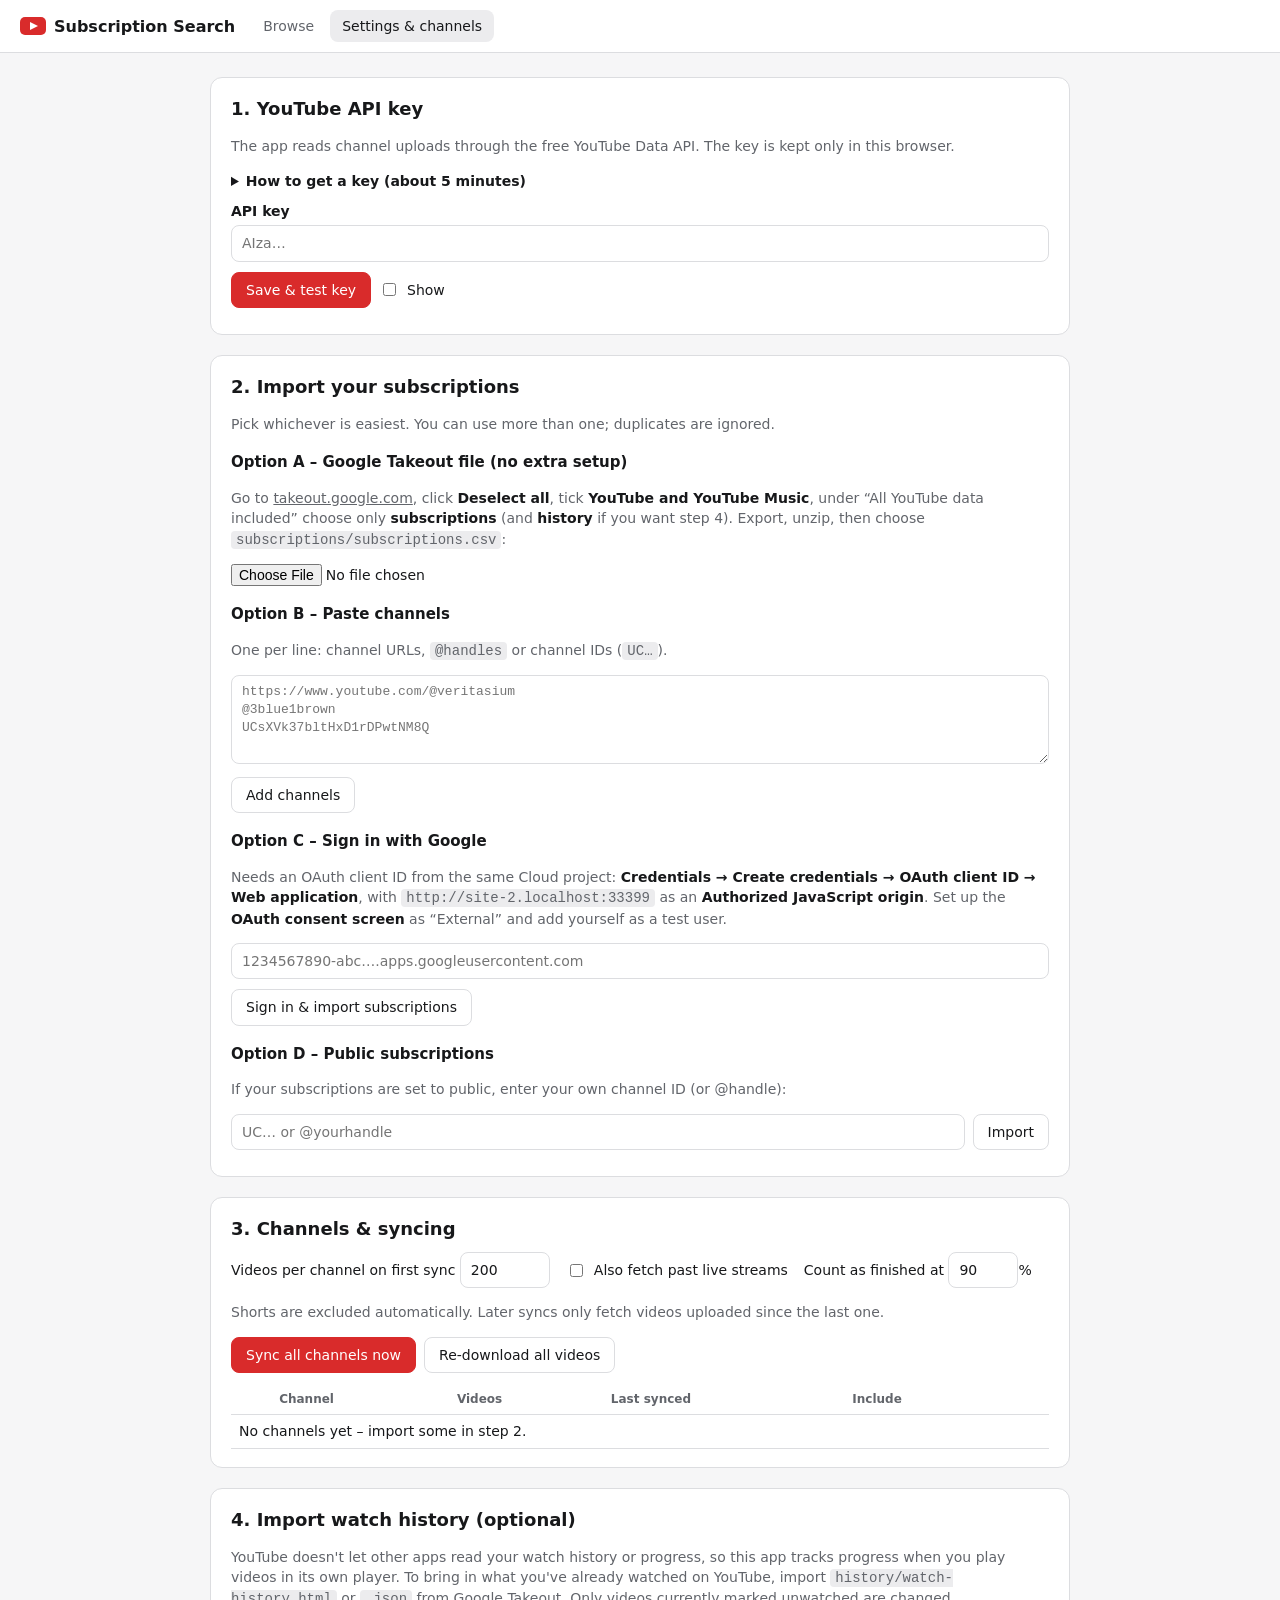
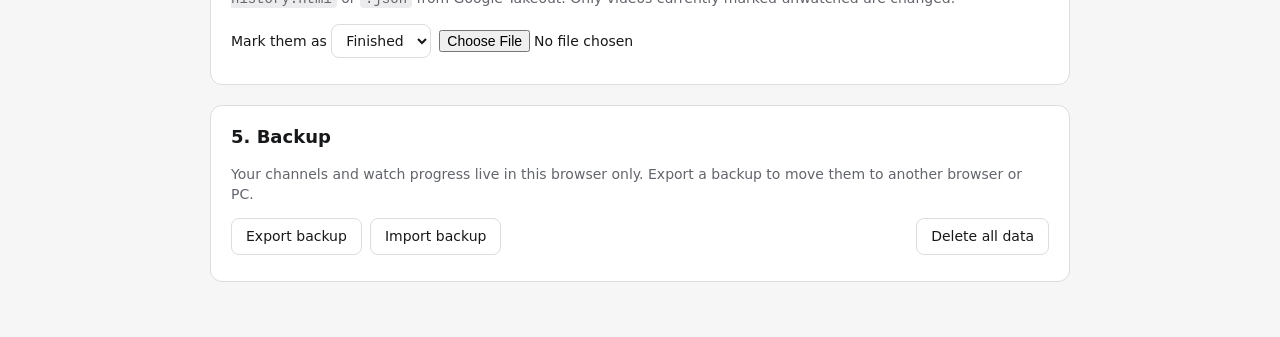
==== settings.html @ da1ea92d "Add Subscription Search: browse, filter and track YouTube subscriptions Static web app (no build ste" ====
<!doctype html>
<html lang="en">
<head>
  <meta charset="utf-8">
  <meta name="viewport" content="width=device-width, initial-scale=1">
  <title>Settings – Subscription Search</title>
  <link rel="stylesheet" href="css/style.css">
</head>
<body>
  <header class="topbar">
    <a class="brand" href="index.html"><span class="logo"></span>Subscription Search</a>
    <nav>
      <a href="index.html">Browse</a>
      <a href="settings.html" class="active">Settings &amp; channels</a>
    </nav>
  </header>

  <main class="page">
    <section class="panel">
      <h2>1. YouTube API key</h2>
      <p>The app reads channel uploads through the free YouTube Data API. The key is kept only in this browser.</p>
      <details>
        <summary>How to get a key (about 5 minutes)</summary>
        <ol>
          <li>Open <a href="https://console.cloud.google.com/projectcreate" target="_blank" rel="noopener">Google Cloud Console</a> and create a project (any name).</li>
          <li>Enable the <a href="https://console.cloud.google.com/apis/library/youtube.googleapis.com" target="_blank" rel="noopener">YouTube Data API v3</a> for that project.</li>
          <li>Go to <a href="https://console.cloud.google.com/apis/credentials" target="_blank" rel="noopener">Credentials</a> → <strong>Create credentials</strong> → <strong>API key</strong>.</li>
          <li>Recommended: edit the key → <strong>API restrictions</strong> → restrict it to <strong>YouTube Data API v3</strong>.</li>
          <li>Paste it below. The free quota (10,000 units a day) is plenty: a sync costs about 2–3 units per channel.</li>
        </ol>
      </details>
      <div class="field">
        <label for="apiKey"><strong>API key</strong></label>
        <input type="password" id="apiKey" placeholder="AIza…" autocomplete="off">
      </div>
      <div class="row">
        <button class="btn primary" id="saveKey">Save &amp; test key</button>
        <label class="check"><input type="checkbox" id="showKey"> Show</label>
      </div>
      <div class="msg" id="keyMsg"></div>
    </section>

    <section class="panel">
      <h2>2. Import your subscriptions</h2>
      <p>Pick whichever is easiest. You can use more than one; duplicates are ignored.</p>

      <h3>Option A – Google Takeout file (no extra setup)</h3>
      <p>Go to <a href="https://takeout.google.com/" target="_blank" rel="noopener">takeout.google.com</a>, click <strong>Deselect all</strong>, tick <strong>YouTube and YouTube Music</strong>, under “All YouTube data included” choose only <strong>subscriptions</strong> (and <strong>history</strong> if you want step 4). Export, unzip, then choose <code>subscriptions/subscriptions.csv</code>:</p>
      <input type="file" id="csvFile" accept=".csv,text/csv">

      <h3>Option B – Paste channels</h3>
      <p>One per line: channel URLs, <code>@handles</code> or channel IDs (<code>UC…</code>).</p>
      <textarea id="paste" rows="4" placeholder="https://www.youtube.com/@veritasium&#10;@3blue1brown&#10;UCsXVk37bltHxD1rDPwtNM8Q"></textarea>
      <div class="row" style="margin-top:8px"><button class="btn" id="pasteBtn">Add channels</button></div>

      <h3>Option C – Sign in with Google</h3>
      <p>Needs an OAuth client ID from the same Cloud project: <strong>Credentials → Create credentials → OAuth client ID → Web application</strong>, with <code id="originHint"></code> as an <strong>Authorized JavaScript origin</strong>. Set up the <strong>OAuth consent screen</strong> as “External” and add yourself as a test user.</p>
      <div class="field">
        <input type="text" id="clientId" placeholder="1234567890-abc….apps.googleusercontent.com">
      </div>
      <button class="btn" id="oauthBtn">Sign in &amp; import subscriptions</button>

      <h3>Option D – Public subscriptions</h3>
      <p>If your subscriptions are set to public, enter your own channel ID (or @handle):</p>
      <div class="row">
        <input type="text" id="myChannel" placeholder="UC… or @yourhandle" style="flex:1">
        <button class="btn" id="publicBtn">Import</button>
      </div>

      <div class="msg" id="importMsg"></div>
    </section>

    <section class="panel">
      <h2>3. Channels &amp; syncing</h2>
      <div class="row" style="flex-wrap:wrap; gap:16px; margin:10px 0">
        <label>Videos per channel on first sync <input type="number" id="maxPerChannel" min="10" max="5000" step="10" style="width:90px"></label>
        <label class="check"><input type="checkbox" id="includeLive"> Also fetch past live streams</label>
        <label>Count as finished at <input type="number" id="finishThreshold" min="50" max="100" style="width:70px">%</label>
      </div>
      <p>Shorts are excluded automatically. Later syncs only fetch videos uploaded since the last one.</p>
      <div class="row" style="margin:12px 0">
        <button class="btn primary" id="syncAllBtn">Sync all channels now</button>
        <button class="btn" id="refetchBtn" title="Delete stored videos (keeps watch progress) and download again">Re-download all videos</button>
      </div>
      <div class="msg" id="syncMsg"></div>
      <table>
        <thead><tr><th></th><th>Channel</th><th>Videos</th><th>Last synced</th><th>Include</th><th></th></tr></thead>
        <tbody id="channelRows"></tbody>
      </table>
    </section>

    <section class="panel">
      <h2>4. Import watch history (optional)</h2>
      <p>YouTube doesn't let other apps read your watch history or progress, so this app tracks progress when you play videos in its own player. To bring in what you've already watched on YouTube, import <code>history/watch-history.html</code> or <code>.json</code> from Google Takeout. Only videos currently marked unwatched are changed.</p>
      <div class="row">
        <label>Mark them as
          <select id="historyStatus">
            <option value="finished">Finished</option>
            <option value="started">Started</option>
          </select>
        </label>
        <input type="file" id="historyFile" accept=".json,.html,application/json,text/html">
      </div>
      <div class="msg" id="historyMsg"></div>
    </section>

    <section class="panel">
      <h2>5. Backup</h2>
      <p>Your channels and watch progress live in this browser only. Export a backup to move them to another browser or PC.</p>
      <div class="row" style="flex-wrap:wrap">
        <button class="btn" id="exportBtn">Export backup</button>
        <label class="btn">Import backup <input type="file" id="importFile" accept=".json" hidden></label>
        <span style="flex:1"></span>
        <button class="btn" id="wipeBtn">Delete all data</button>
      </div>
      <div class="msg" id="backupMsg"></div>
    </section>
  </main>

  <script type="module" src="js/settings.js"></script>
</body>
</html>
---- css/style.css ----
:root {
  --bg: #f6f6f7;
  --panel: #ffffff;
  --text: #17181a;
  --muted: #62656b;
  --border: #dcdde0;
  --accent: #d92b2b;
  --accent-text: #ffffff;
  --started: #e3a008;
  --finished: #1f9d55;
  --chip: #ececee;
  --shadow: 0 1px 2px rgba(0, 0, 0, 0.06);
  color-scheme: light;
}
@media (prefers-color-scheme: dark) {
  :root {
    --bg: #0f0f10;
    --panel: #1b1b1d;
    --text: #ececee;
    --muted: #9a9ca2;
    --border: #2f3034;
    --accent: #ff4e45;
    --chip: #2a2b2e;
    --shadow: none;
    color-scheme: dark;
  }
}

* { box-sizing: border-box; }
body {
  margin: 0;
  background: var(--bg);
  color: var(--text);
  font: 14px/1.45 system-ui, -apple-system, "Segoe UI", Roboto, sans-serif;
}
a { color: inherit; }
button, input, select {
  font: inherit;
  color: inherit;
}

/* Header */
.topbar {
  position: sticky; top: 0; z-index: 10;
  display: flex; align-items: center; gap: 16px;
  padding: 10px 20px;
  background: var(--panel);
  border-bottom: 1px solid var(--border);
}
.brand { font-weight: 700; font-size: 16px; text-decoration: none; display: flex; align-items: center; gap: 8px; }
.brand .logo { width: 26px; height: 18px; border-radius: 5px; background: var(--accent); position: relative; }
.brand .logo::after {
  content: ""; position: absolute; left: 10px; top: 4.5px;
  border-left: 8px solid #fff; border-top: 4.5px solid transparent; border-bottom: 4.5px solid transparent;
}
.topbar nav { display: flex; gap: 4px; }
.topbar nav a { text-decoration: none; padding: 6px 12px; border-radius: 8px; color: var(--muted); }
.topbar nav a.active, .topbar nav a:hover { background: var(--chip); color: var(--text); }
.topbar .spacer { flex: 1; }
.sync-status { color: var(--muted); font-size: 13px; }

/* Buttons & inputs */
.btn {
  border: 1px solid var(--border); background: var(--panel);
  padding: 7px 14px; border-radius: 8px; cursor: pointer; text-decoration: none; display: inline-block;
}
.btn:hover { background: var(--chip); }
.btn.primary { background: var(--accent); color: var(--accent-text); border-color: var(--accent); }
.btn.primary:hover { filter: brightness(1.08); }
.btn:disabled { opacity: 0.55; cursor: default; }
.btn.small { padding: 3px 9px; font-size: 12px; }
input[type=text], input[type=search], input[type=number], input[type=password], select, textarea {
  background: var(--panel); border: 1px solid var(--border); border-radius: 8px; padding: 7px 10px;
}
textarea { width: 100%; font: 13px/1.4 ui-monospace, Consolas, monospace; color: var(--text); }

/* Browse layout */
.layout { display: grid; grid-template-columns: 260px 1fr; gap: 20px; padding: 20px; max-width: 1800px; margin: 0 auto; }
.filters {
  position: sticky; top: 72px; align-self: start;
  background: var(--panel); border: 1px solid var(--border); border-radius: 12px; padding: 16px;
  display: flex; flex-direction: column; gap: 16px;
  max-height: calc(100vh - 92px); overflow: auto;
}
.filters h3 { margin: 0 0 6px; font-size: 12px; text-transform: uppercase; letter-spacing: 0.05em; color: var(--muted); }
.filters input[type=search], .filters select { width: 100%; }
.row { display: flex; gap: 8px; align-items: center; }
.row input[type=number] { width: 100%; }
.chips { display: flex; flex-wrap: wrap; gap: 6px; }
.chip { display: inline-flex; align-items: center; gap: 6px; padding: 4px 10px; border-radius: 999px; background: var(--chip); cursor: pointer; user-select: none; border: 1px solid transparent; }
.chip input { display: none; }
.chip:has(input:checked) { background: var(--text); color: var(--bg); }
.check { display: flex; gap: 8px; align-items: center; cursor: pointer; }
.dot { width: 8px; height: 8px; border-radius: 50%; display: inline-block; }
.dot.unwatched { background: var(--muted); }
.dot.started { background: var(--started); }
.dot.finished { background: var(--finished); }

.results-head { display: flex; align-items: center; gap: 12px; margin-bottom: 14px; flex-wrap: wrap; }
.results-head .count { color: var(--muted); }
.grid { display: grid; grid-template-columns: repeat(auto-fill, minmax(260px, 1fr)); gap: 18px; }

/* Video card */
.card { background: var(--panel); border: 1px solid var(--border); border-radius: 12px; overflow: hidden; box-shadow: var(--shadow); display: flex; flex-direction: column; }
.thumb { position: relative; display: block; aspect-ratio: 16 / 9; background: var(--chip); }
.thumb img { width: 100%; height: 100%; object-fit: cover; display: block; }
.card.finished .thumb img { opacity: 0.55; }
.badge { position: absolute; right: 6px; bottom: 8px; background: rgba(0, 0, 0, 0.82); color: #fff; font-size: 12px; font-weight: 600; padding: 1px 5px; border-radius: 4px; }
.badge.left { left: 6px; right: auto; }
.badge.finished { background: var(--finished); }
.badge.started { background: var(--started); color: #111; }
.bar { position: absolute; left: 0; right: 0; bottom: 0; height: 4px; background: rgba(255, 255, 255, 0.35); }
.bar > div { height: 100%; background: var(--accent); }
.card .body { padding: 10px 12px 12px; display: flex; flex-direction: column; gap: 4px; flex: 1; }
.card .title { font-weight: 600; text-decoration: none; display: -webkit-box; -webkit-line-clamp: 2; -webkit-box-orient: vertical; overflow: hidden; }
.card .title:hover { text-decoration: underline; }
.card .meta { color: var(--muted); font-size: 13px; }
.card .meta a { text-decoration: none; }
.card .meta a:hover { text-decoration: underline; }
.card .actions { display: flex; gap: 6px; margin-top: auto; padding-top: 8px; flex-wrap: wrap; }

.empty { padding: 60px 20px; text-align: center; color: var(--muted); background: var(--panel); border: 1px dashed var(--border); border-radius: 12px; }
.more { display: flex; justify-content: center; margin: 24px 0; }

/* Settings */
.page { max-width: 900px; margin: 0 auto; padding: 24px 20px 60px; display: flex; flex-direction: column; gap: 20px; }
.panel { background: var(--panel); border: 1px solid var(--border); border-radius: 12px; padding: 18px 20px; }
.panel h2 { margin: 0 0 4px; font-size: 18px; }
.panel h3 { margin: 18px 0 6px; font-size: 15px; }
.panel p, .panel li { color: var(--muted); }
.panel p strong, .panel li strong { color: var(--text); }
.field { display: flex; flex-direction: column; gap: 4px; margin: 10px 0; }
.field input[type=text], .field input[type=password] { width: 100%; }
.msg { margin-top: 8px; font-size: 13px; white-space: pre-wrap; }
.msg.ok { color: var(--finished); }
.msg.err { color: var(--accent); }
details summary { cursor: pointer; font-weight: 600; }
table { width: 100%; border-collapse: collapse; }
td, th { padding: 6px 8px; border-bottom: 1px solid var(--border); text-align: left; vertical-align: middle; }
th { font-size: 12px; color: var(--muted); font-weight: 600; }
td img { width: 28px; height: 28px; border-radius: 50%; vertical-align: middle; }
code { background: var(--chip); padding: 1px 5px; border-radius: 4px; }

/* Watch */
.watch { max-width: 1200px; margin: 0 auto; padding: 20px; }
.player-wrap { position: relative; aspect-ratio: 16 / 9; background: #000; border-radius: 12px; overflow: hidden; }
.player-wrap > div, .player-wrap iframe { position: absolute; inset: 0; width: 100%; height: 100%; }
.watch h1 { font-size: 20px; margin: 14px 0 4px; }
.watch .meta { color: var(--muted); }
.watch .actions { display: flex; gap: 8px; margin: 12px 0; flex-wrap: wrap; align-items: center; }
.watch .desc { white-space: pre-wrap; color: var(--muted); background: var(--panel); border: 1px solid var(--border); border-radius: 12px; padding: 12px 14px; }

@media (max-width: 800px) {
  .layout { grid-template-columns: 1fr; padding: 12px; }
  .filters { position: static; max-height: none; }
  .topbar { padding: 10px 12px; gap: 10px; flex-wrap: wrap; }
}
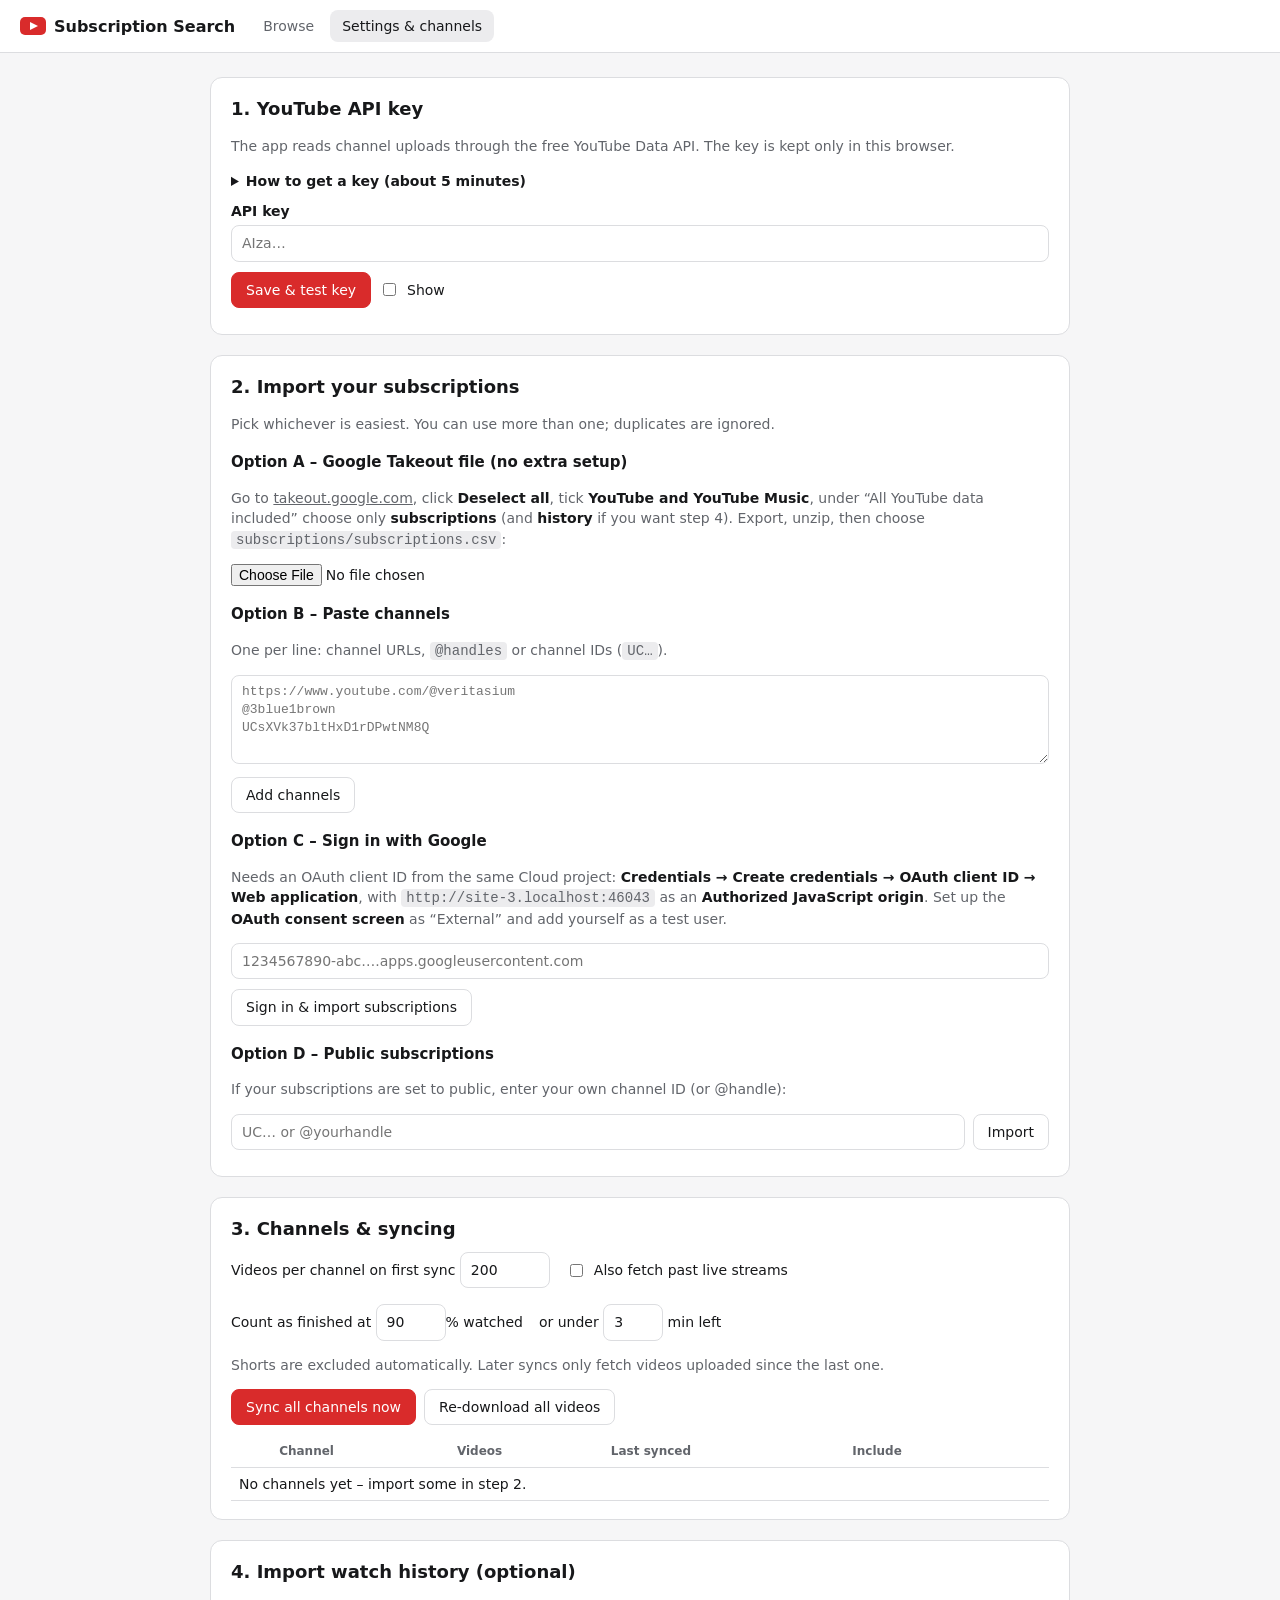
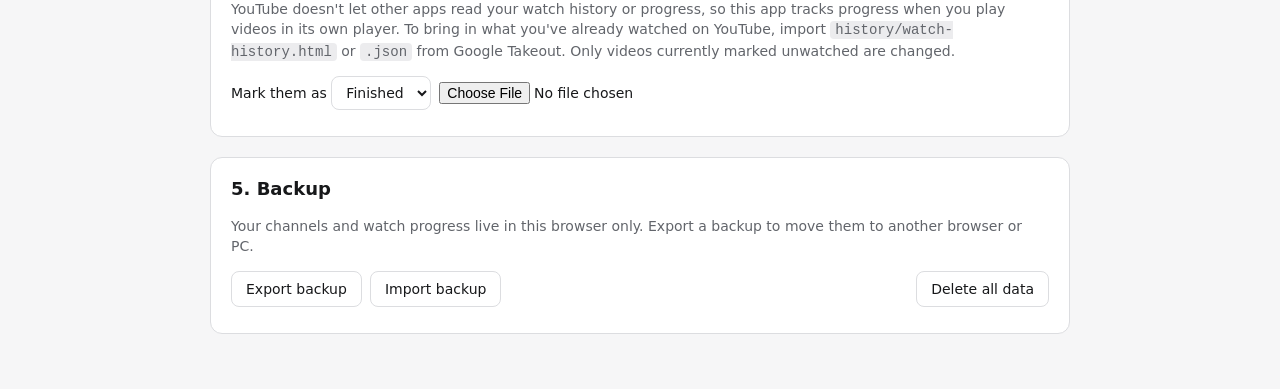
==== commit e396ebac: "Count started videos with under 3 minutes left as finished A started video now counts as finished on" ====
--- a/settings.html
+++ b/settings.html
@@ -75,7 +75,8 @@
       <div class="row" style="flex-wrap:wrap; gap:16px; margin:10px 0">
         <label>Videos per channel on first sync <input type="number" id="maxPerChannel" min="10" max="5000" step="10" style="width:90px"></label>
         <label class="check"><input type="checkbox" id="includeLive"> Also fetch past live streams</label>
-        <label>Count as finished at <input type="number" id="finishThreshold" min="50" max="100" style="width:70px">%</label>
+        <label>Count as finished at <input type="number" id="finishThreshold" min="50" max="100" style="width:70px">% watched</label>
+        <label>or under <input type="number" id="finishRemaining" min="0" max="60" style="width:60px"> min left</label>
       </div>
       <p>Shorts are excluded automatically. Later syncs only fetch videos uploaded since the last one.</p>
       <div class="row" style="margin:12px 0">
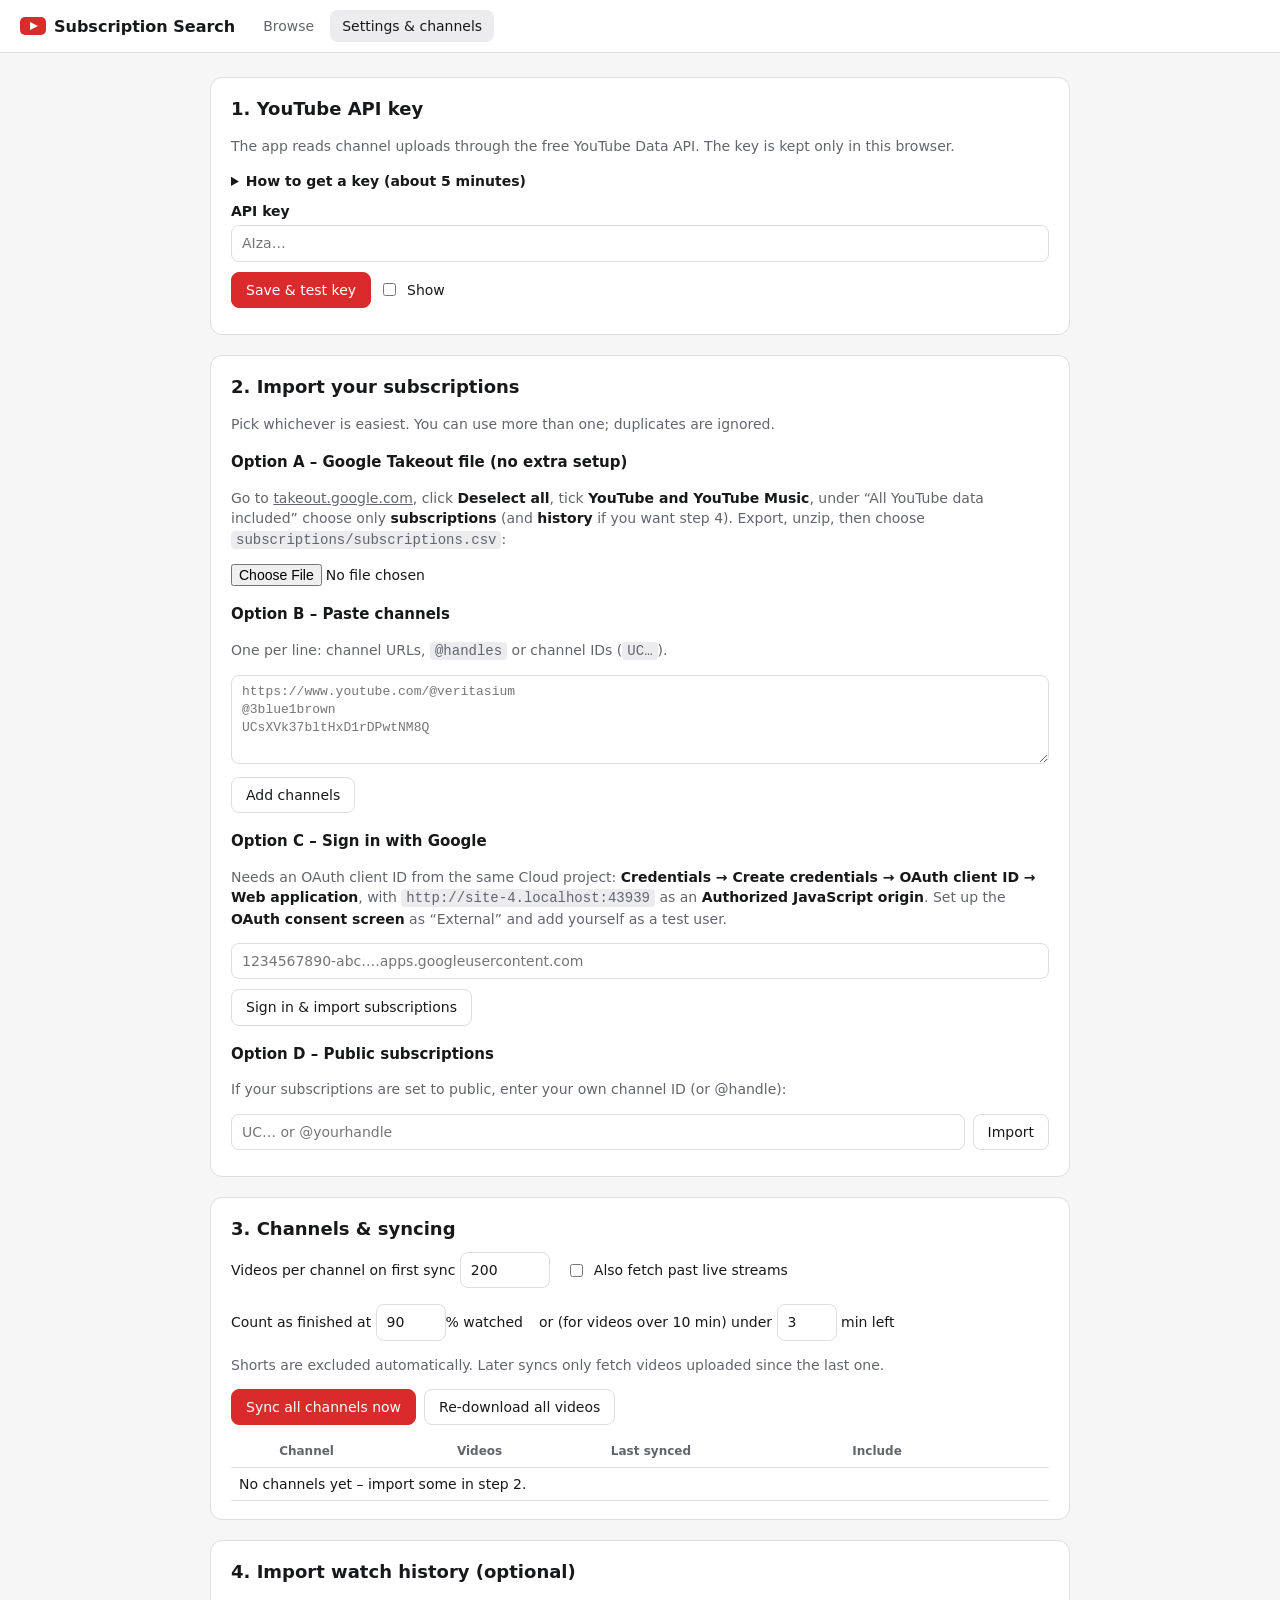
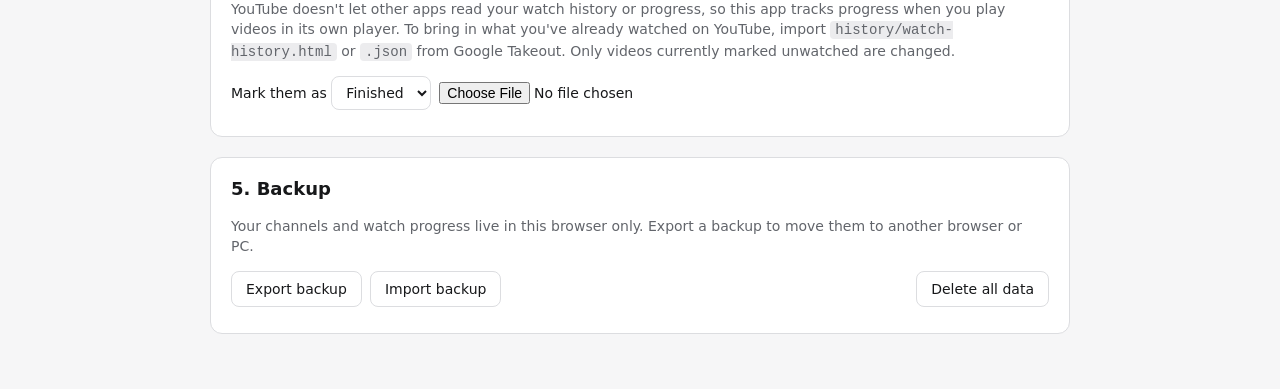
==== commit d03fb909: "Apply the "under 3 minutes left" rule only to videos over 10 minutes Short videos would otherwise co" ====
--- a/settings.html
+++ b/settings.html
@@ -76,7 +76,7 @@
         <label>Videos per channel on first sync <input type="number" id="maxPerChannel" min="10" max="5000" step="10" style="width:90px"></label>
         <label class="check"><input type="checkbox" id="includeLive"> Also fetch past live streams</label>
         <label>Count as finished at <input type="number" id="finishThreshold" min="50" max="100" style="width:70px">% watched</label>
-        <label>or under <input type="number" id="finishRemaining" min="0" max="60" style="width:60px"> min left</label>
+        <label>or (for videos over 10 min) under <input type="number" id="finishRemaining" min="0" max="60" style="width:60px"> min left</label>
       </div>
       <p>Shorts are excluded automatically. Later syncs only fetch videos uploaded since the last one.</p>
       <div class="row" style="margin:12px 0">
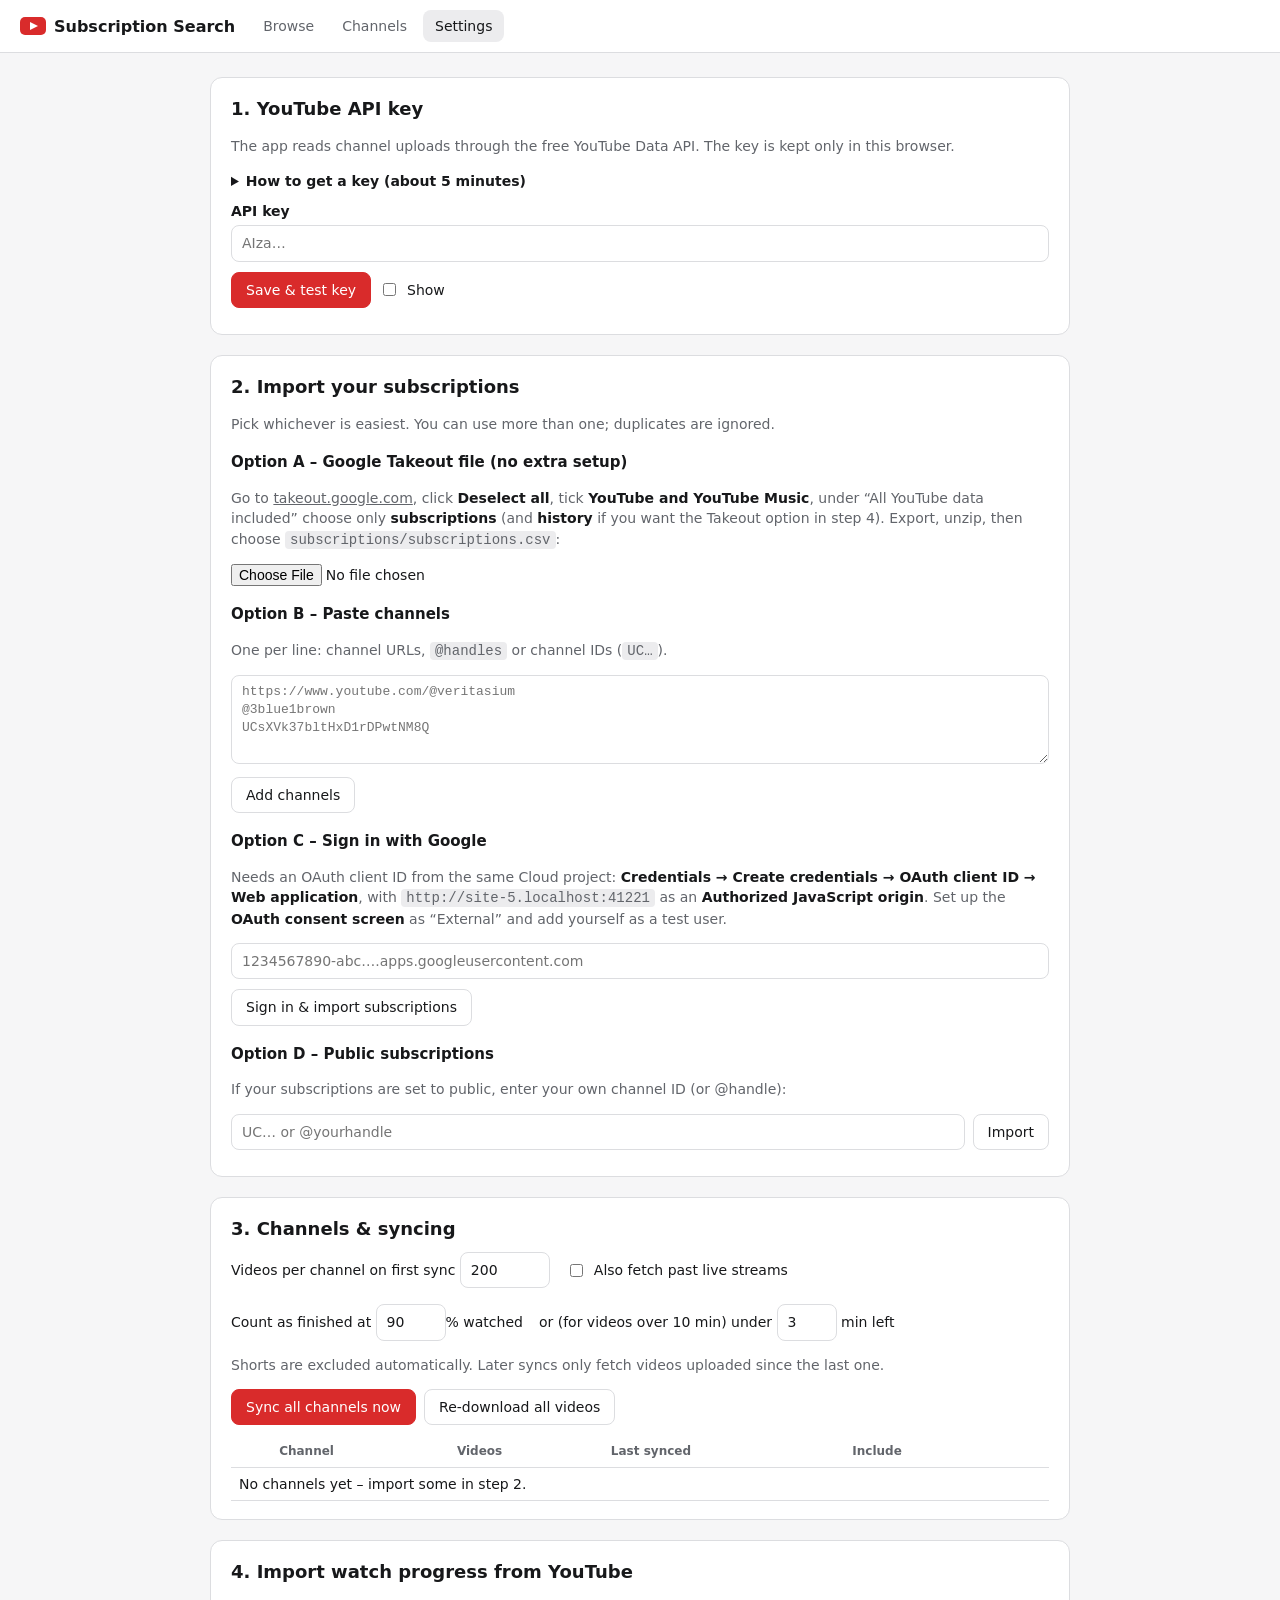
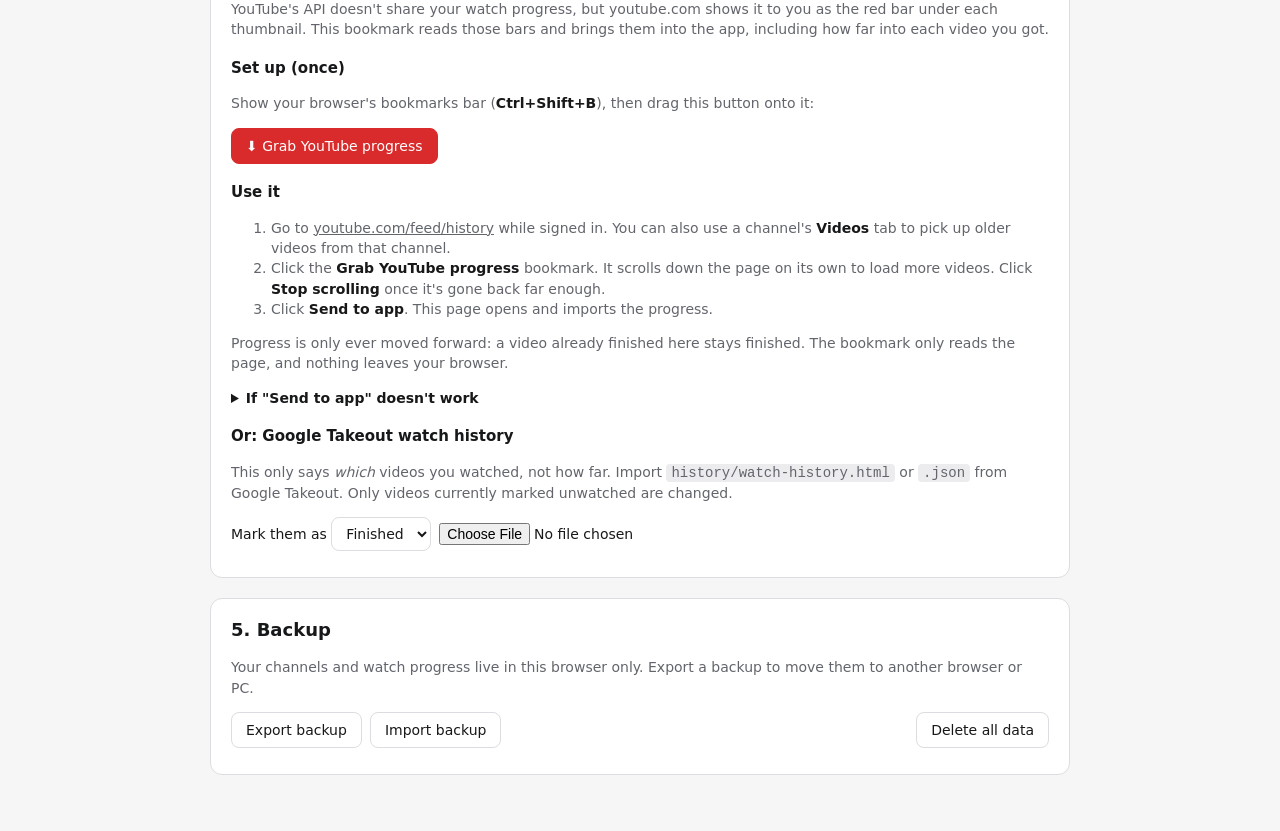
==== commit 87d007f2: "Add Channels page and import resume positions from YouTube - channels.html: alphabetical, accent-ins" ====
--- a/settings.html
+++ b/settings.html
@@ -11,7 +11,8 @@
     <a class="brand" href="index.html"><span class="logo"></span>Subscription Search</a>
     <nav>
       <a href="index.html">Browse</a>
-      <a href="settings.html" class="active">Settings &amp; channels</a>
+      <a href="channels.html">Channels</a>
+      <a href="settings.html" class="active">Settings</a>
     </nav>
   </header>
 
@@ -45,7 +46,7 @@
       <p>Pick whichever is easiest. You can use more than one; duplicates are ignored.</p>
 
       <h3>Option A – Google Takeout file (no extra setup)</h3>
-      <p>Go to <a href="https://takeout.google.com/" target="_blank" rel="noopener">takeout.google.com</a>, click <strong>Deselect all</strong>, tick <strong>YouTube and YouTube Music</strong>, under “All YouTube data included” choose only <strong>subscriptions</strong> (and <strong>history</strong> if you want step 4). Export, unzip, then choose <code>subscriptions/subscriptions.csv</code>:</p>
+      <p>Go to <a href="https://takeout.google.com/" target="_blank" rel="noopener">takeout.google.com</a>, click <strong>Deselect all</strong>, tick <strong>YouTube and YouTube Music</strong>, under “All YouTube data included” choose only <strong>subscriptions</strong> (and <strong>history</strong> if you want the Takeout option in step 4). Export, unzip, then choose <code>subscriptions/subscriptions.csv</code>:</p>
       <input type="file" id="csvFile" accept=".csv,text/csv">
 
       <h3>Option B – Paste channels</h3>
@@ -90,9 +91,31 @@
       </table>
     </section>
 
-    <section class="panel">
-      <h2>4. Import watch history (optional)</h2>
-      <p>YouTube doesn't let other apps read your watch history or progress, so this app tracks progress when you play videos in its own player. To bring in what you've already watched on YouTube, import <code>history/watch-history.html</code> or <code>.json</code> from Google Takeout. Only videos currently marked unwatched are changed.</p>
+    <section class="panel" id="progressPanel">
+      <h2>4. Import watch progress from YouTube</h2>
+      <p>YouTube's API doesn't share your watch progress, but youtube.com shows it to you as the red bar under each thumbnail. This bookmark reads those bars and brings them into the app, including how far into each video you got.</p>
+
+      <h3>Set up (once)</h3>
+      <p>Show your browser's bookmarks bar (<strong>Ctrl+Shift+B</strong>), then drag this button onto it:</p>
+      <p><a class="btn primary" id="bookmarklet" href="#" title="Drag me to your bookmarks bar">⬇ Grab YouTube progress</a></p>
+
+      <h3>Use it</h3>
+      <ol>
+        <li>Go to <a href="https://www.youtube.com/feed/history" target="_blank" rel="noopener">youtube.com/feed/history</a> while signed in. You can also use a channel's <strong>Videos</strong> tab to pick up older videos from that channel.</li>
+        <li>Click the <strong>Grab YouTube progress</strong> bookmark. It scrolls down the page on its own to load more videos. Click <strong>Stop scrolling</strong> once it's gone back far enough.</li>
+        <li>Click <strong>Send to app</strong>. This page opens and imports the progress.</li>
+      </ol>
+      <p>Progress is only ever moved forward: a video already finished here stays finished. The bookmark only reads the page, and nothing leaves your browser.</p>
+      <details>
+        <summary>If "Send to app" doesn't work</summary>
+        <p>Click <strong>Copy</strong> in the bookmark's box instead, then paste here:</p>
+        <textarea id="progressPaste" rows="3" placeholder='{"v":1,"items":[…]}'></textarea>
+        <div class="row" style="margin-top:8px"><button class="btn" id="progressPasteBtn">Import pasted progress</button></div>
+      </details>
+      <div class="msg" id="progressMsg"></div>
+
+      <h3>Or: Google Takeout watch history</h3>
+      <p>This only says <em>which</em> videos you watched, not how far. Import <code>history/watch-history.html</code> or <code>.json</code> from Google Takeout. Only videos currently marked unwatched are changed.</p>
       <div class="row">
         <label>Mark them as
           <select id="historyStatus">
--- a/css/style.css
+++ b/css/style.css
@@ -27,6 +27,7 @@
 }
 
 * { box-sizing: border-box; }
+[hidden] { display: none !important; }
 body {
   margin: 0;
   background: var(--bg);
@@ -155,3 +156,34 @@
   .filters { position: static; max-height: none; }
   .topbar { padding: 10px 12px; gap: 10px; flex-wrap: wrap; }
 }
+
+/* Channels page */
+.channels-page { max-width: 760px; gap: 12px; }
+.channels-head { display: flex; gap: 12px; align-items: center; }
+.channels-head input { flex: 1; font-size: 15px; padding: 9px 12px; }
+.channels-head .count { color: var(--muted); white-space: nowrap; }
+.letters {
+  position: sticky; top: 57px; z-index: 5;
+  display: flex; flex-wrap: wrap; gap: 2px; padding: 6px 0;
+  background: var(--bg);
+}
+.letters a, .letters span { min-width: 24px; text-align: center; padding: 2px 4px; border-radius: 6px; font-weight: 600; text-decoration: none; }
+.letters a:hover { background: var(--chip); }
+.letters span { color: var(--border); }
+.letter-group h2 { margin: 14px 0 6px; font-size: 14px; color: var(--muted); scroll-margin-top: 110px; }
+.channel-list { list-style: none; margin: 0; padding: 0; background: var(--panel); border: 1px solid var(--border); border-radius: 12px; overflow: hidden; }
+.channel-list li + li { border-top: 1px solid var(--border); }
+.channel-row { display: flex; align-items: center; gap: 12px; padding: 10px 14px; text-decoration: none; }
+.channel-row:hover { background: var(--chip); }
+.channel-row img, .channel-row .avatar { width: 40px; height: 40px; border-radius: 50%; flex: none; background: var(--chip); }
+.channel-text { display: flex; flex-direction: column; flex: 1; min-width: 0; }
+.channel-text .meta, .channel-row > .meta { color: var(--muted); font-size: 13px; }
+.chev { color: var(--muted); font-size: 22px; }
+
+/* Single-channel view on the Browse page */
+.channel-banner { display: flex; align-items: center; gap: 14px; flex-wrap: wrap; margin-bottom: 16px; padding: 14px 16px; background: var(--panel); border: 1px solid var(--border); border-radius: 12px; }
+.channel-banner img { width: 56px; height: 56px; border-radius: 50%; }
+.channel-banner h1 { margin: 0; font-size: 20px; }
+.channel-banner .meta { color: var(--muted); font-size: 13px; }
+.channel-banner .grow { flex: 1; min-width: 200px; }
+.channel-banner .actions { display: flex; gap: 8px; flex-wrap: wrap; }
